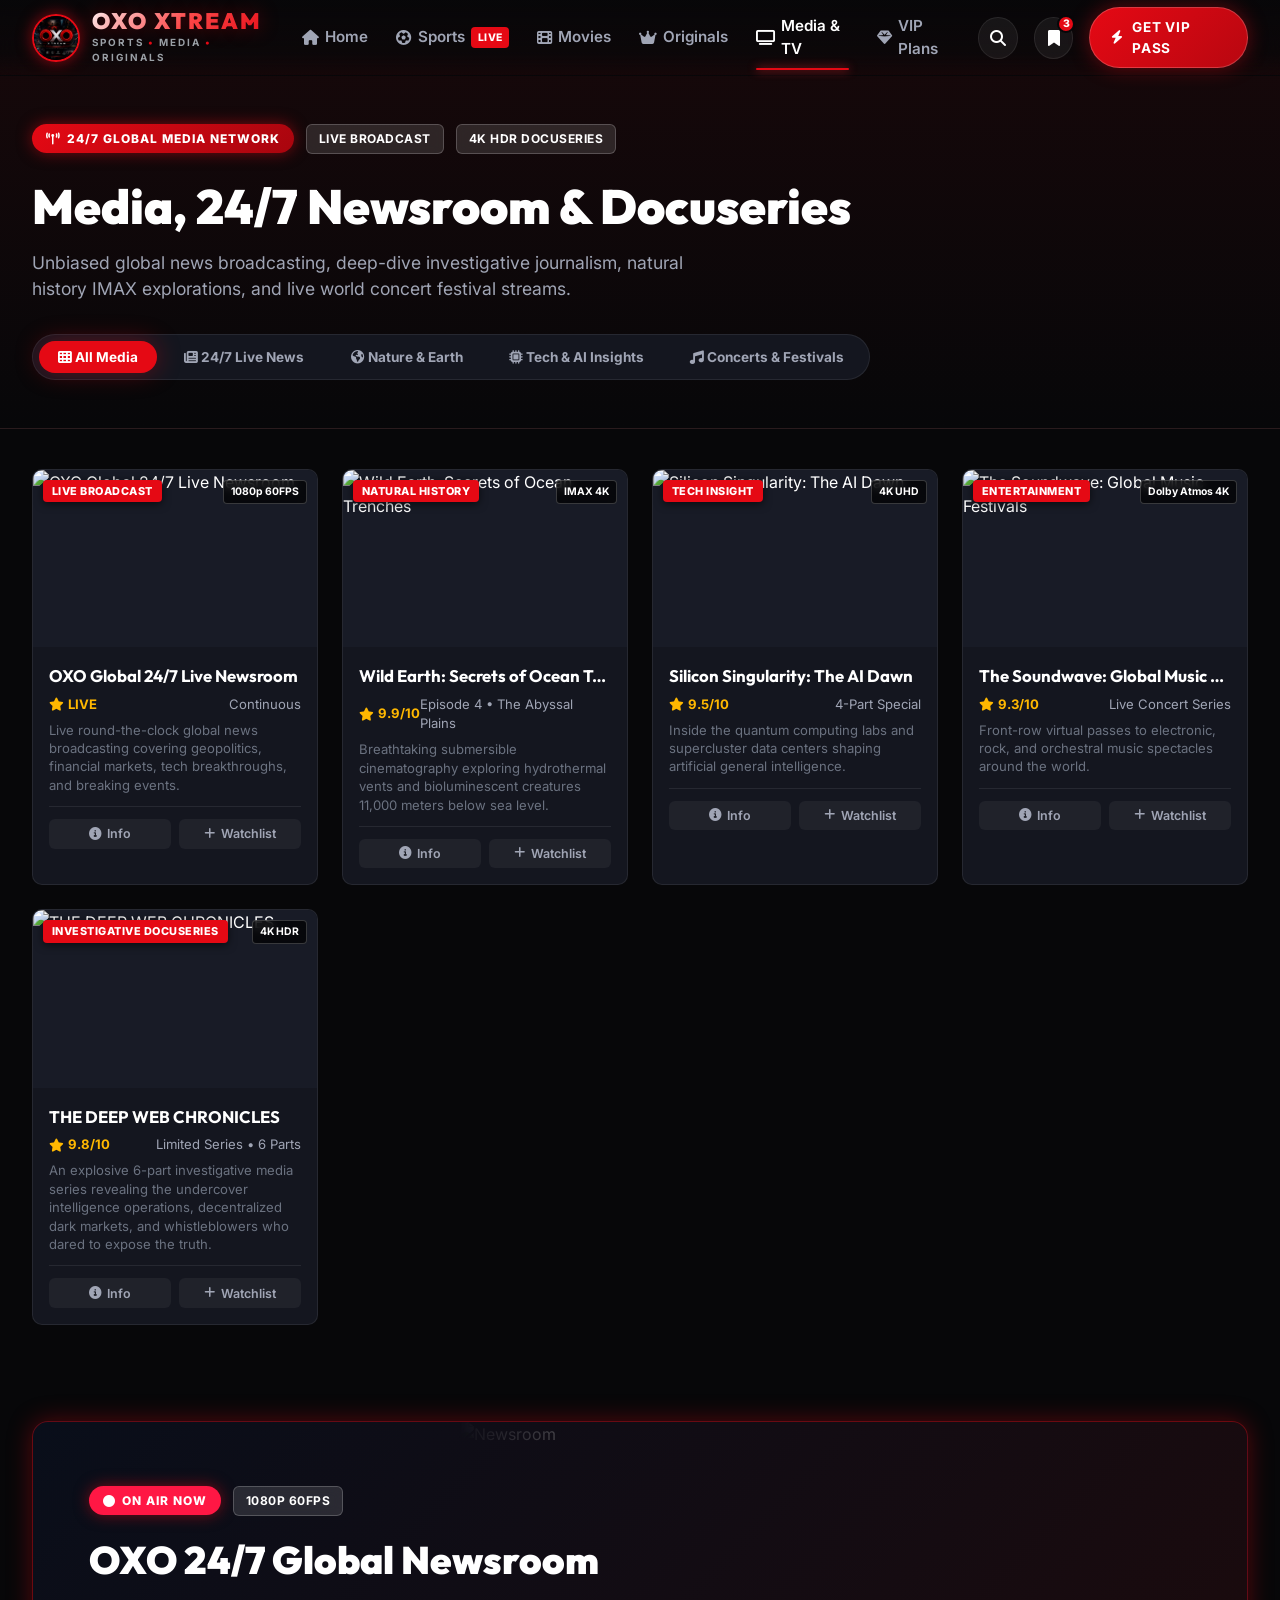
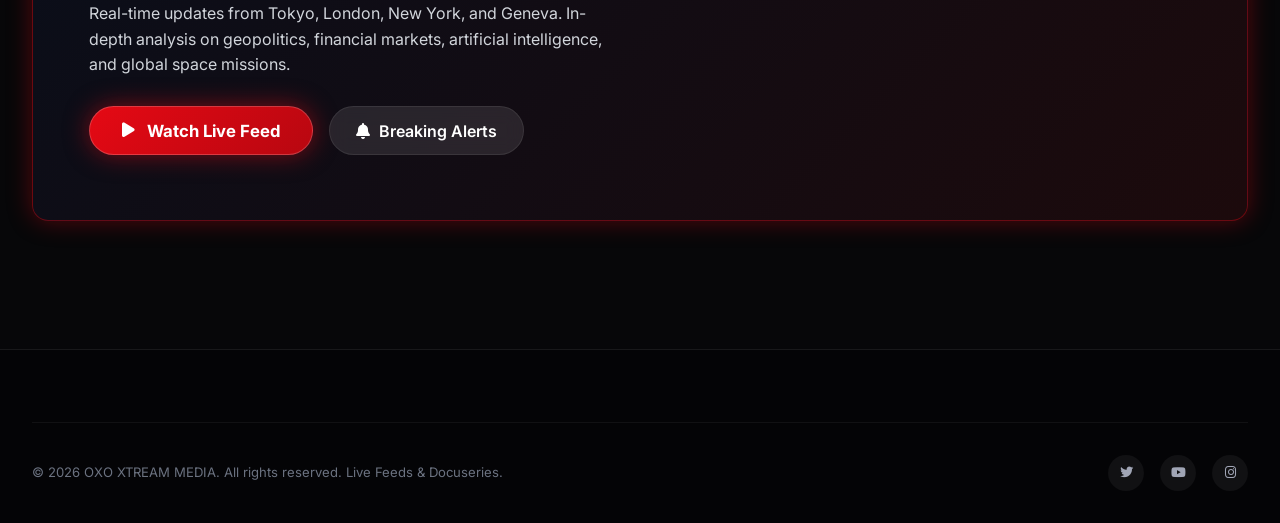
==== media.html @ 2cebf688 "oublishb" ====
<!DOCTYPE html>
<html lang="en">
<head>
  <meta charset="UTF-8">
  <meta name="viewport" content="width=device-width, initial-scale=1.0">
  <title>Media, News & Documentaries | OXO XTREAM</title>
  
  <link rel="icon" type="image/png" href="assets/images/logo.png">
  <link rel="stylesheet" href="https://cdnjs.cloudflare.com/ajax/libs/font-awesome/6.4.0/css/all.min.css">
  <link rel="stylesheet" href="css/style.css">
</head>
<body>

  <!-- NAVIGATION BAR -->
  <nav class="navbar">
    <div class="nav-container">
      <a href="index.html" class="brand-logo">
        <img src="assets/images/logo.png" alt="OXO XTREAM" class="brand-logo-img">
        <div class="brand-text">
          <span class="brand-name">OXO XTREAM</span>
          <span class="brand-tagline">SPORTS <span>•</span> MEDIA <span>•</span> ORIGINALS</span>
        </div>
      </a>

      <ul class="nav-menu">
        <li><a href="index.html" class="nav-link"><i class="fas fa-home"></i> Home</a></li>
        <li><a href="sports.html" class="nav-link"><i class="fas fa-futbol"></i> Sports <span class="nav-badge-live">LIVE</span></a></li>
        <li><a href="movies.html" class="nav-link"><i class="fas fa-film"></i> Movies</a></li>
        <li><a href="originals.html" class="nav-link"><i class="fas fa-crown"></i> Originals</a></li>
        <li><a href="media.html" class="nav-link active"><i class="fas fa-tv"></i> Media & TV</a></li>
        <li><a href="pricing.html" class="nav-link"><i class="fas fa-gem"></i> VIP Plans</a></li>
      </ul>

      <div class="nav-actions">
        <button class="search-btn search-trigger-btn" title="Search Content">
          <i class="fas fa-search"></i>
        </button>

        <a href="watchlist.html" class="watchlist-nav-btn" title="My Watchlist">
          <i class="fas fa-bookmark"></i>
          <span class="nav-badge-count watchlist-count-badge">3</span>
        </a>

        <a href="pricing.html" class="vip-btn">
          <i class="fas fa-bolt"></i> GET VIP PASS
        </a>

        <button class="mobile-menu-btn" id="mobile-menu-toggle">
          <i class="fas fa-bars"></i>
        </button>
      </div>
    </div>
  </nav>

  <!-- PAGE HERO -->
  <section class="page-hero">
    <div class="page-hero-container">
      <div class="hero-badges-row">
        <span class="hero-badge-pill"><i class="fas fa-broadcast-tower"></i> 24/7 GLOBAL MEDIA NETWORK</span>
        <span class="hero-quality-pill">LIVE BROADCAST</span>
        <span class="hero-quality-pill">4K HDR DOCUSERIES</span>
      </div>
      <h1 class="page-hero-title">Media, 24/7 Newsroom & Docuseries</h1>
      <p class="page-hero-subtitle">
        Unbiased global news broadcasting, deep-dive investigative journalism, natural history IMAX explorations, and live world concert festival streams.
      </p>

      <div class="filter-tabs-bar">
        <div class="tab-buttons-group">
          <button class="tab-btn active" onclick="filterMedia('all', this)"><i class="fas fa-th"></i> All Media</button>
          <button class="tab-btn" onclick="filterMedia('News', this)"><i class="fas fa-newspaper"></i> 24/7 Live News</button>
          <button class="tab-btn" onclick="filterMedia('Documentary', this)"><i class="fas fa-globe-americas"></i> Nature & Earth</button>
          <button class="tab-btn" onclick="filterMedia('Technology', this)"><i class="fas fa-microchip"></i> Tech & AI Insights</button>
          <button class="tab-btn" onclick="filterMedia('Music', this)"><i class="fas fa-music"></i> Concerts & Festivals</button>
        </div>
      </div>
    </div>
  </section>

  <!-- MEDIA GRID -->
  <main class="content-grid" id="media-grid-container">
    <!-- Populated dynamically via JS -->
  </main>

  <!-- LIVE 24/7 NEWSROOM SPOTLIGHT BANNER -->
  <section class="highlight-banner-section">
    <div class="highlight-banner-card" style="background: linear-gradient(135deg, #090e1a 0%, #1c0a0c 100%);">
      <img src="https://images.unsplash.com/photo-1585829365295-ab7cd400c167?auto=format&fit=crop&w=1200&q=80" alt="Newsroom" class="highlight-banner-bg">
      <div class="highlight-banner-content">
        <div class="hero-badges-row">
          <span class="hero-badge-pill" style="background: #ff1744;"><i class="fas fa-circle"></i> ON AIR NOW</span>
          <span class="hero-quality-pill">1080P 60FPS</span>
        </div>
        <h2 style="font-family:var(--font-heading); font-size:2.4rem; font-weight:900; margin-bottom:0.75rem;">
          OXO 24/7 Global Newsroom
        </h2>
        <p style="color:#d1d5db; font-size:1rem; line-height:1.6; margin-bottom:1.75rem;">
          Real-time updates from Tokyo, London, New York, and Geneva. In-depth analysis on geopolitics, financial markets, artificial intelligence, and global space missions.
        </p>
        <div class="hero-actions">
          <button class="btn-primary" onclick="OXOPlayer.playItem(findMediaById('med-1'))">
            <i class="fas fa-play"></i> Watch Live Feed
          </button>
          <button class="btn-secondary" onclick="OXOApp.showToast('Subscribed to Breaking News Push Alerts', 'fa-bell')">
            <i class="fas fa-bell"></i> Breaking Alerts
          </button>
        </div>
      </div>
    </div>
  </section>

  <!-- FOOTER -->
  <footer class="footer">
    <div class="footer-container">
      <div class="footer-bottom">
        <div>© 2026 OXO XTREAM MEDIA. All rights reserved. Live Feeds & Docuseries.</div>
        <div class="social-links">
          <a href="#" class="social-btn"><i class="fab fa-twitter"></i></a>
          <a href="#" class="social-btn"><i class="fab fa-youtube"></i></a>
          <a href="#" class="social-btn"><i class="fab fa-instagram"></i></a>
        </div>
      </div>
    </div>
  </footer>

  <script src="js/data.js"></script>
  <script src="js/player.js"></script>
  <script src="js/app.js"></script>

  <script>
    let currentMediaList = [...OTT_DATA.media, OTT_DATA.heroSlides[4]];

    function renderMediaGrid(items) {
      const container = document.getElementById('media-grid-container');
      if (!container) return;

      container.innerHTML = items.map(item => `
        <div class="media-card" onclick="OXOPlayer.playItem(findMediaById('${item.id}'))">
          <div class="card-poster-wrap">
            <img class="card-poster" src="${item.poster}" alt="${item.title}">
            <span class="card-badge">${item.badge}</span>
            <span class="card-quality-tag">${item.quality}</span>
            <div class="card-play-overlay">
              <div class="play-hover-btn"><i class="fas fa-play"></i></div>
            </div>
          </div>
          <div class="card-body">
            <h4 class="card-title">${item.title}</h4>
            <div class="card-meta-line">
              <span class="card-rating"><i class="fas fa-star"></i> ${item.rating}</span>
              <span>${item.duration}</span>
            </div>
            <p style="font-size:0.82rem; color:var(--text-dim); margin-top:0.4rem; line-height:1.4;">${item.description}</p>
            <div class="card-quick-actions" onclick="event.stopPropagation()">
              <button class="card-btn-action" onclick="OXOApp.showQuickView('${item.id}')">
                <i class="fas fa-info-circle"></i> Info
              </button>
              <button class="card-btn-action ${OXOApp.watchlist.includes(item.id) ? 'active' : ''}" data-watchlist-id="${item.id}" onclick="OXOApp.toggleWatchlist('${item.id}')">
                <i class="fas fa-plus"></i> Watchlist
              </button>
            </div>
          </div>
        </div>
      `).join('');
    }

    function filterMedia(tag, btn) {
      document.querySelectorAll('.tab-btn').forEach(b => b.classList.remove('active'));
      if (btn) btn.classList.add('active');

      if (tag === 'all') {
        renderMediaGrid(currentMediaList);
      } else {
        const filtered = currentMediaList.filter(m => m.genres && m.genres.some(g => g.includes(tag)));
        renderMediaGrid(filtered);
      }
    }

    document.addEventListener('DOMContentLoaded', () => {
      renderMediaGrid(currentMediaList);
    });
  </script>
</body>
</html>
---- css/style.css ----
/* ==========================================================================
   OXO XTREAM - ULTRA MODERN OTT PLATFORM STYLESHEET
   Brand Colors: Obsidian Black (#08080a), Crimson Glow (#e50914, #ff1e27), 
   Chrome Silver (#e0e0e0), Neon Accents
   ========================================================================== */

@import url('https://fonts.googleapis.com/css2?family=Outfit:wght@300;400;500;600;700;800;900&family=Inter:wght@300;400;500;600;700&display=swap');

:root {
  --bg-primary: #070709;
  --bg-secondary: #0e0f14;
  --bg-card: #14161f;
  --bg-card-hover: #1c1f2b;
  --bg-glass: rgba(14, 15, 20, 0.85);
  --bg-glass-heavy: rgba(7, 7, 9, 0.95);
  --bg-accent-soft: rgba(229, 9, 20, 0.12);

  --oxo-red: #e50914;
  --oxo-red-glow: #ff2a34;
  --oxo-red-dark: #b80710;
  --oxo-silver: #f0f2f5;
  --oxo-silver-muted: #9aa0a6;
  --oxo-border: rgba(255, 255, 255, 0.08);
  --oxo-border-glow: rgba(229, 9, 20, 0.4);

  --text-main: #ffffff;
  --text-muted: #a0a5b5;
  --text-dim: #6b7280;

  --accent-gold: #ffb800;
  --accent-green: #00e676;
  --accent-cyan: #00d2ff;

  --font-heading: 'Outfit', -apple-system, BlinkMacSystemFont, sans-serif;
  --font-body: 'Inter', -apple-system, BlinkMacSystemFont, sans-serif;

  --shadow-sm: 0 4px 12px rgba(0, 0, 0, 0.5);
  --shadow-md: 0 8px 24px rgba(0, 0, 0, 0.7);
  --shadow-lg: 0 16px 40px rgba(0, 0, 0, 0.85);
  --shadow-red: 0 0 25px rgba(229, 9, 20, 0.35);
  --shadow-red-strong: 0 0 40px rgba(229, 9, 20, 0.6);

  --radius-sm: 6px;
  --radius-md: 10px;
  --radius-lg: 16px;
  --radius-full: 9999px;

  --transition-fast: 0.2s ease;
  --transition-normal: 0.35s cubic-bezier(0.16, 1, 0.3, 1);
  --transition-slow: 0.5s cubic-bezier(0.16, 1, 0.3, 1);

  --nav-height: 76px;
}

* {
  margin: 0;
  padding: 0;
  box-sizing: border-box;
  -webkit-font-smoothing: antialiased;
}

html {
  scroll-behavior: smooth;
  color-scheme: dark;
}

body {
  font-family: var(--font-body);
  background-color: var(--bg-primary);
  color: var(--text-main);
  line-height: 1.5;
  overflow-x: hidden;
  min-height: 100vh;
}

a {
  color: inherit;
  text-decoration: none;
  transition: color var(--transition-fast);
}

img {
  max-width: 100%;
  height: auto;
  display: block;
}

button, input, select, textarea {
  font-family: inherit;
  border: none;
  outline: none;
}

button {
  cursor: pointer;
  background: none;
}

/* Custom Scrollbar */
::-webkit-scrollbar {
  width: 8px;
  height: 8px;
}

::-webkit-scrollbar-track {
  background: var(--bg-primary);
}

::-webkit-scrollbar-thumb {
  background: #262938;
  border-radius: 4px;
}

::-webkit-scrollbar-thumb:hover {
  background: var(--oxo-red);
}

/* ==========================================================================
   NAVIGATION BAR
   ========================================================================== */

.navbar {
  position: fixed;
  top: 0;
  left: 0;
  width: 100%;
  height: var(--nav-height);
  z-index: 1000;
  background: linear-gradient(180deg, rgba(7,7,9,0.95) 0%, rgba(7,7,9,0.7) 70%, transparent 100%);
  backdrop-filter: blur(12px);
  -webkit-backdrop-filter: blur(12px);
  border-bottom: 1px solid transparent;
  transition: background var(--transition-normal), border-color var(--transition-normal);
}

.navbar.scrolled {
  background: var(--bg-glass-heavy);
  border-bottom: 1px solid var(--oxo-border);
  box-shadow: var(--shadow-md);
}

.nav-container {
  max-width: 1600px;
  margin: 0 auto;
  padding: 0 2rem;
  height: 100%;
  display: flex;
  align-items: center;
  justify-content: space-between;
  gap: 1.5rem;
}

/* Logo */
.brand-logo {
  display: flex;
  align-items: center;
  gap: 0.75rem;
  text-decoration: none;
  position: relative;
  z-index: 10;
}

.brand-logo-img {
  width: 48px;
  height: 48px;
  object-fit: cover;
  border-radius: 50%;
  border: 2px solid var(--oxo-red);
  box-shadow: 0 0 15px rgba(229, 9, 20, 0.6);
  transition: transform var(--transition-fast), box-shadow var(--transition-fast);
}

.brand-logo:hover .brand-logo-img {
  transform: scale(1.06);
  box-shadow: var(--shadow-red-strong);
}

.brand-text {
  display: flex;
  flex-direction: column;
}

.brand-name {
  font-family: var(--font-heading);
  font-weight: 900;
  font-size: 1.4rem;
  letter-spacing: 2px;
  line-height: 1;
  background: linear-gradient(135deg, #fff 0%, #ff5252 50%, var(--oxo-red) 100%);
  -webkit-background-clip: text;
  -webkit-text-fill-color: transparent;
  text-shadow: 0 0 20px rgba(229, 9, 20, 0.4);
}

.brand-tagline {
  font-size: 0.62rem;
  font-weight: 700;
  letter-spacing: 2px;
  color: var(--oxo-silver-muted);
  text-transform: uppercase;
  margin-top: 2px;
}

.brand-tagline span {
  color: var(--oxo-red);
}

/* Nav Links */
.nav-menu {
  display: flex;
  align-items: center;
  list-style: none;
  gap: 1.75rem;
}

.nav-link {
  font-size: 0.95rem;
  font-weight: 600;
  color: var(--text-muted);
  position: relative;
  padding: 0.5rem 0;
  display: flex;
  align-items: center;
  gap: 0.4rem;
}

.nav-link:hover, .nav-link.active {
  color: #ffffff;
}

.nav-link.active::after {
  content: '';
  position: absolute;
  bottom: -2px;
  left: 0;
  width: 100%;
  height: 2.5px;
  background: var(--oxo-red);
  box-shadow: 0 0 10px var(--oxo-red-glow);
  border-radius: 2px;
}

.nav-badge-live {
  background: var(--oxo-red);
  color: #fff;
  font-size: 0.65rem;
  font-weight: 800;
  padding: 0.15rem 0.4rem;
  border-radius: 4px;
  letter-spacing: 0.5px;
  animation: pulse-live 1.8s infinite;
}

@keyframes pulse-live {
  0%, 100% { opacity: 1; transform: scale(1); }
  50% { opacity: 0.7; transform: scale(0.95); }
}

/* Nav Right Actions */
.nav-actions {
  display: flex;
  align-items: center;
  gap: 1rem;
}

.search-btn, .watchlist-nav-btn {
  width: 42px;
  height: 42px;
  border-radius: 50%;
  background: rgba(255, 255, 255, 0.06);
  border: 1px solid var(--oxo-border);
  display: flex;
  align-items: center;
  justify-content: center;
  color: #fff;
  font-size: 1rem;
  transition: all var(--transition-fast);
  position: relative;
}

.search-btn:hover, .watchlist-nav-btn:hover {
  background: rgba(229, 9, 20, 0.2);
  border-color: var(--oxo-red);
  color: var(--oxo-red-glow);
  box-shadow: 0 0 15px rgba(229, 9, 20, 0.3);
}

.nav-badge-count {
  position: absolute;
  top: -3px;
  right: -3px;
  background: var(--oxo-red);
  color: #fff;
  font-size: 0.65rem;
  font-weight: 800;
  width: 18px;
  height: 18px;
  border-radius: 50%;
  display: flex;
  align-items: center;
  justify-content: center;
  border: 2px solid var(--bg-primary);
}

.vip-btn {
  background: linear-gradient(135deg, var(--oxo-red) 0%, #b80710 100%);
  color: #ffffff;
  padding: 0.6rem 1.3rem;
  border-radius: var(--radius-full);
  font-weight: 700;
  font-size: 0.85rem;
  letter-spacing: 0.8px;
  display: flex;
  align-items: center;
  gap: 0.5rem;
  box-shadow: 0 0 20px rgba(229, 9, 20, 0.4);
  transition: all var(--transition-fast);
  border: 1px solid rgba(255, 255, 255, 0.2);
}

.vip-btn:hover {
  transform: translateY(-2px);
  box-shadow: 0 0 30px rgba(229, 9, 20, 0.7);
  color: #fff;
}

.mobile-menu-btn {
  display: none;
  color: #fff;
  font-size: 1.4rem;
  padding: 0.5rem;
}

/* ==========================================================================
   HERO BILLBOARD SLIDER
   ========================================================================== */

.hero-section {
  position: relative;
  height: 85vh;
  min-height: 600px;
  max-height: 900px;
  width: 100%;
  overflow: hidden;
  margin-top: 0;
}

.hero-slider {
  width: 100%;
  height: 100%;
  position: relative;
}

.hero-slide {
  position: absolute;
  top: 0;
  left: 0;
  width: 100%;
  height: 100%;
  opacity: 0;
  visibility: hidden;
  transition: opacity 0.8s cubic-bezier(0.4, 0, 0.2, 1), visibility 0.8s;
  display: flex;
  align-items: center;
}

.hero-slide.active {
  opacity: 1;
  visibility: visible;
  z-index: 1;
}

.hero-backdrop {
  position: absolute;
  top: 0;
  left: 0;
  width: 100%;
  height: 100%;
  object-fit: cover;
  transform: scale(1.05);
  transition: transform 7s ease;
  filter: brightness(0.65);
}

.hero-slide.active .hero-backdrop {
  transform: scale(1);
}

.hero-overlay {
  position: absolute;
  top: 0;
  left: 0;
  width: 100%;
  height: 100%;
  background: linear-gradient(
    90deg,
    rgba(7, 7, 9, 0.95) 0%,
    rgba(7, 7, 9, 0.75) 40%,
    rgba(7, 7, 9, 0.2) 75%,
    rgba(7, 7, 9, 0.8) 100%
  ),
  linear-gradient(
    0deg,
    var(--bg-primary) 0%,
    transparent 40%
  );
}

.hero-content {
  position: relative;
  z-index: 2;
  max-width: 820px;
  padding: 0 4rem;
  margin-left: max(0px, calc((100vw - 1600px) / 2));
}

.hero-badges-row {
  display: flex;
  align-items: center;
  gap: 0.75rem;
  margin-bottom: 1rem;
  flex-wrap: wrap;
}

.hero-badge-pill {
  background: linear-gradient(135deg, var(--oxo-red) 0%, #a8050e 100%);
  color: #fff;
  font-size: 0.75rem;
  font-weight: 800;
  padding: 0.35rem 0.85rem;
  border-radius: var(--radius-full);
  letter-spacing: 1px;
  box-shadow: 0 0 15px rgba(229, 9, 20, 0.5);
  display: inline-flex;
  align-items: center;
  gap: 0.4rem;
}

.hero-quality-pill {
  background: rgba(255, 255, 255, 0.12);
  backdrop-filter: blur(6px);
  color: #fff;
  font-size: 0.75rem;
  font-weight: 700;
  padding: 0.3rem 0.75rem;
  border-radius: var(--radius-sm);
  border: 1px solid rgba(255, 255, 255, 0.2);
  letter-spacing: 0.5px;
}

.hero-title {
  font-family: var(--font-heading);
  font-size: clamp(2.5rem, 5vw, 4.2rem);
  font-weight: 900;
  line-height: 1.08;
  letter-spacing: -0.5px;
  margin-bottom: 0.75rem;
  text-transform: uppercase;
  background: linear-gradient(180deg, #ffffff 30%, #e0e0e0 100%);
  -webkit-background-clip: text;
  -webkit-text-fill-color: transparent;
  text-shadow: 0 4px 20px rgba(0, 0, 0, 0.8);
}

.hero-meta {
  display: flex;
  align-items: center;
  gap: 1rem;
  font-size: 0.95rem;
  color: var(--text-muted);
  margin-bottom: 1rem;
  flex-wrap: wrap;
}

.hero-rating {
  color: var(--accent-gold);
  font-weight: 700;
  display: flex;
  align-items: center;
  gap: 0.3rem;
}

.hero-genre-tags {
  display: flex;
  gap: 0.5rem;
}

.hero-genre-tag {
  background: rgba(255, 255, 255, 0.07);
  padding: 0.15rem 0.6rem;
  border-radius: 4px;
  font-size: 0.8rem;
  color: #d1d5db;
}

.hero-tagline {
  font-size: 1.15rem;
  font-weight: 600;
  color: #ff4757;
  margin-bottom: 0.75rem;
  letter-spacing: 0.2px;
}

.hero-desc {
  font-size: 1rem;
  color: var(--text-muted);
  line-height: 1.6;
  margin-bottom: 2rem;
  display: -webkit-box;
  -webkit-line-clamp: 3;
  -webkit-box-orient: vertical;
  overflow: hidden;
  max-width: 680px;
}

.hero-actions {
  display: flex;
  align-items: center;
  gap: 1rem;
  flex-wrap: wrap;
}

.btn-primary {
  background: linear-gradient(135deg, var(--oxo-red) 0%, #b80710 100%);
  color: #fff;
  font-weight: 700;
  font-size: 1.05rem;
  padding: 0.85rem 2rem;
  border-radius: var(--radius-full);
  display: inline-flex;
  align-items: center;
  gap: 0.75rem;
  box-shadow: 0 0 25px rgba(229, 9, 20, 0.5);
  transition: all var(--transition-fast);
  border: 1px solid rgba(255, 255, 255, 0.2);
}

.btn-primary:hover {
  transform: translateY(-3px) scale(1.02);
  box-shadow: 0 0 35px rgba(229, 9, 20, 0.8);
  color: #fff;
}

.btn-secondary {
  background: rgba(255, 255, 255, 0.1);
  backdrop-filter: blur(10px);
  color: #fff;
  font-weight: 600;
  font-size: 1rem;
  padding: 0.85rem 1.6rem;
  border-radius: var(--radius-full);
  display: inline-flex;
  align-items: center;
  gap: 0.6rem;
  border: 1px solid var(--oxo-border);
  transition: all var(--transition-fast);
}

.btn-secondary:hover {
  background: rgba(255, 255, 255, 0.2);
  border-color: rgba(255, 255, 255, 0.4);
  transform: translateY(-2px);
}

.btn-icon-circle {
  width: 48px;
  height: 48px;
  border-radius: 50%;
  background: rgba(255, 255, 255, 0.1);
  border: 1px solid var(--oxo-border);
  color: #fff;
  display: flex;
  align-items: center;
  justify-content: center;
  font-size: 1.1rem;
  transition: all var(--transition-fast);
}

.btn-icon-circle:hover {
  background: var(--oxo-red);
  border-color: var(--oxo-red);
  transform: scale(1.1);
  box-shadow: var(--shadow-red);
}

/* Slider Controls */
.hero-controls {
  position: absolute;
  bottom: 2rem;
  right: 4rem;
  z-index: 10;
  display: flex;
  align-items: center;
  gap: 0.75rem;
}

.hero-indicator {
  width: 32px;
  height: 4px;
  background: rgba(255, 255, 255, 0.3);
  border-radius: 2px;
  cursor: pointer;
  transition: all var(--transition-fast);
}

.hero-indicator.active {
  width: 54px;
  background: var(--oxo-red);
  box-shadow: 0 0 10px var(--oxo-red);
}

.hero-arrow-btn {
  width: 40px;
  height: 40px;
  border-radius: 50%;
  background: rgba(14, 16, 22, 0.7);
  border: 1px solid var(--oxo-border);
  color: #fff;
  display: flex;
  align-items: center;
  justify-content: center;
  transition: all var(--transition-fast);
}

.hero-arrow-btn:hover {
  background: var(--oxo-red);
  border-color: var(--oxo-red);
}

/* ==========================================================================
   CATEGORY QUICK PILLS & LIVE TICKER
   ========================================================================== */

.category-bar-section {
  position: relative;
  z-index: 10;
  margin-top: -30px;
  padding: 0 2rem;
}

.category-bar-container {
  max-width: 1600px;
  margin: 0 auto;
  background: var(--bg-card);
  border: 1px solid var(--oxo-border);
  border-radius: var(--radius-lg);
  padding: 1rem 1.5rem;
  box-shadow: var(--shadow-md);
  display: flex;
  align-items: center;
  justify-content: space-between;
  gap: 1.5rem;
  backdrop-filter: blur(10px);
}

.category-pills {
  display: flex;
  align-items: center;
  gap: 0.75rem;
  overflow-x: auto;
  padding-bottom: 4px;
}

.cat-pill {
  display: flex;
  align-items: center;
  gap: 0.6rem;
  padding: 0.6rem 1.2rem;
  border-radius: var(--radius-full);
  background: rgba(255, 255, 255, 0.05);
  border: 1px solid var(--oxo-border);
  color: var(--text-muted);
  font-size: 0.88rem;
  font-weight: 600;
  white-space: nowrap;
  transition: all var(--transition-fast);
}

.cat-pill:hover, .cat-pill.active {
  background: var(--oxo-red);
  border-color: var(--oxo-red);
  color: #fff;
  box-shadow: var(--shadow-red);
}

.cat-pill i {
  font-size: 1rem;
}

.live-ticker-badge {
  display: flex;
  align-items: center;
  gap: 0.75rem;
  padding-left: 1rem;
  border-left: 1px solid var(--oxo-border);
  white-space: nowrap;
}

.ticker-dot {
  width: 10px;
  height: 10px;
  border-radius: 50%;
  background: var(--oxo-red);
  animation: pulse-dot 1.5s infinite;
}

@keyframes pulse-dot {
  0% { box-shadow: 0 0 0 0 rgba(229, 9, 20, 0.7); }
  70% { box-shadow: 0 0 0 10px rgba(229, 9, 20, 0); }
  100% { box-shadow: 0 0 0 0 rgba(229, 9, 20, 0); }
}

.ticker-text {
  font-size: 0.85rem;
  font-weight: 700;
  color: #fff;
}

.ticker-text span {
  color: var(--accent-gold);
}

/* ==========================================================================
   CONTENT ROWS & CARDS
   ========================================================================== */

.content-section {
  padding: 3rem 2rem 1.5rem;
  max-width: 1600px;
  margin: 0 auto;
}

.section-header {
  display: flex;
  align-items: flex-end;
  justify-content: space-between;
  margin-bottom: 1.5rem;
}

.section-title-wrap {
  display: flex;
  align-items: center;
  gap: 0.75rem;
}

.section-accent-bar {
  width: 4px;
  height: 28px;
  background: var(--oxo-red);
  border-radius: 2px;
  box-shadow: 0 0 10px var(--oxo-red);
}

.section-title {
  font-family: var(--font-heading);
  font-size: 1.6rem;
  font-weight: 800;
  letter-spacing: 0.5px;
}

.section-subtitle {
  font-size: 0.9rem;
  color: var(--text-muted);
  margin-top: 0.2rem;
}

.view-all-link {
  font-size: 0.9rem;
  font-weight: 700;
  color: var(--oxo-red-glow);
  display: flex;
  align-items: center;
  gap: 0.4rem;
  transition: gap var(--transition-fast);
}

.view-all-link:hover {
  gap: 0.7rem;
  color: #fff;
}

/* Media Cards Scrollable Row */
.content-row-wrapper {
  position: relative;
}

.content-scroll-row {
  display: flex;
  gap: 1.25rem;
  overflow-x: auto;
  scroll-snap-type: x mandatory;
  padding: 1rem 0.25rem 1.5rem;
  scrollbar-width: none;
}

.content-scroll-row::-webkit-scrollbar {
  display: none;
}

/* Card Common */
.media-card {
  flex: 0 0 260px;
  scroll-snap-align: start;
  border-radius: var(--radius-md);
  background: var(--bg-card);
  border: 1px solid var(--oxo-border);
  overflow: hidden;
  position: relative;
  transition: all var(--transition-normal);
  cursor: pointer;
}

.media-card:hover {
  transform: translateY(-8px) scale(1.03);
  border-color: var(--oxo-border-glow);
  box-shadow: var(--shadow-red);
  z-index: 5;
}

.card-poster-wrap {
  position: relative;
  width: 100%;
  aspect-ratio: 16/10;
  overflow: hidden;
  background: #181b26;
}

.card-poster-wrap.portrait {
  aspect-ratio: 2/3;
}

.card-poster {
  width: 100%;
  height: 100%;
  object-fit: cover;
  transition: transform var(--transition-slow);
}

.media-card:hover .card-poster {
  transform: scale(1.08);
}

.card-badge {
  position: absolute;
  top: 10px;
  left: 10px;
  background: var(--oxo-red);
  color: #fff;
  font-size: 0.68rem;
  font-weight: 800;
  padding: 0.2rem 0.55rem;
  border-radius: 4px;
  letter-spacing: 0.5px;
  z-index: 2;
  box-shadow: 0 2px 8px rgba(0, 0, 0, 0.6);
}

.card-badge.badge-live {
  background: #ff1744;
  animation: pulse-live 1.5s infinite;
}

.card-badge.badge-exclusive {
  background: linear-gradient(135deg, #d4af37 0%, #aa8c2c 100%);
  color: #000;
  font-weight: 900;
}

.card-quality-tag {
  position: absolute;
  top: 10px;
  right: 10px;
  background: rgba(0, 0, 0, 0.7);
  backdrop-filter: blur(4px);
  color: #fff;
  font-size: 0.65rem;
  font-weight: 700;
  padding: 0.2rem 0.45rem;
  border-radius: 4px;
  border: 1px solid rgba(255, 255, 255, 0.2);
  z-index: 2;
}

.card-play-overlay {
  position: absolute;
  top: 0;
  left: 0;
  width: 100%;
  height: 100%;
  background: rgba(7, 7, 9, 0.45);
  display: flex;
  align-items: center;
  justify-content: center;
  opacity: 0;
  transition: opacity var(--transition-fast);
}

.media-card:hover .card-play-overlay {
  opacity: 1;
}

.play-hover-btn {
  width: 52px;
  height: 52px;
  border-radius: 50%;
  background: var(--oxo-red);
  color: #fff;
  display: flex;
  align-items: center;
  justify-content: center;
  font-size: 1.2rem;
  box-shadow: 0 0 20px rgba(229, 9, 20, 0.8);
  transform: scale(0.8);
  transition: transform var(--transition-fast);
}

.media-card:hover .play-hover-btn {
  transform: scale(1);
}

.card-body {
  padding: 1rem;
}

.card-title {
  font-family: var(--font-heading);
  font-size: 1.05rem;
  font-weight: 700;
  white-space: nowrap;
  overflow: hidden;
  text-overflow: ellipsis;
  margin-bottom: 0.4rem;
}

.card-meta-line {
  display: flex;
  align-items: center;
  justify-content: space-between;
  font-size: 0.82rem;
  color: var(--text-muted);
}

.card-rating {
  color: var(--accent-gold);
  font-weight: 700;
  display: flex;
  align-items: center;
  gap: 0.25rem;
}

.card-quick-actions {
  display: flex;
  align-items: center;
  gap: 0.5rem;
  margin-top: 0.75rem;
  padding-top: 0.75rem;
  border-top: 1px solid var(--oxo-border);
}

.card-btn-action {
  flex: 1;
  padding: 0.45rem;
  border-radius: var(--radius-sm);
  background: rgba(255, 255, 255, 0.05);
  color: var(--text-muted);
  font-size: 0.78rem;
  font-weight: 600;
  display: flex;
  align-items: center;
  justify-content: center;
  gap: 0.35rem;
  transition: all var(--transition-fast);
}

.card-btn-action:hover {
  background: rgba(229, 9, 20, 0.2);
  color: #fff;
  border: 1px solid var(--oxo-red);
}

.card-btn-action.active {
  background: var(--oxo-red);
  color: #fff;
}

/* Sports Specific Card */
.sports-card {
  flex: 0 0 320px;
}

.sports-score-banner {
  background: rgba(0, 0, 0, 0.85);
  padding: 0.6rem 0.8rem;
  display: flex;
  align-items: center;
  justify-content: space-between;
  border-bottom: 1px solid var(--oxo-border);
  font-size: 0.85rem;
}

.sports-match-status {
  font-weight: 800;
  color: var(--oxo-red-glow);
  display: flex;
  align-items: center;
  gap: 0.4rem;
}

.sports-teams {
  font-weight: 700;
  color: #fff;
  font-size: 0.95rem;
  margin-bottom: 0.25rem;
}

/* Top 10 Number Card */
.top10-card {
  flex: 0 0 300px;
  display: flex;
  align-items: center;
  gap: 1rem;
}

.top10-rank {
  font-family: var(--font-heading);
  font-size: 5.5rem;
  font-weight: 900;
  line-height: 0.8;
  color: transparent;
  -webkit-text-stroke: 3px rgba(255, 255, 255, 0.3);
  text-shadow: 0 0 15px rgba(229, 9, 20, 0.4);
  transition: all var(--transition-fast);
}

.top10-card:hover .top10-rank {
  -webkit-text-stroke: 3px var(--oxo-red);
  color: rgba(229, 9, 20, 0.2);
}

/* Row Scroll Buttons */
.row-arrow-btn {
  position: absolute;
  top: 50%;
  transform: translateY(-50%);
  width: 44px;
  height: 80px;
  background: rgba(7, 7, 9, 0.85);
  border: 1px solid var(--oxo-border);
  color: #fff;
  z-index: 10;
  display: flex;
  align-items: center;
  justify-content: center;
  font-size: 1.2rem;
  border-radius: var(--radius-sm);
  cursor: pointer;
  opacity: 0;
  transition: opacity var(--transition-fast), background var(--transition-fast);
}

.content-row-wrapper:hover .row-arrow-btn {
  opacity: 1;
}

.row-arrow-btn:hover {
  background: var(--oxo-red);
  border-color: var(--oxo-red);
}

.row-arrow-btn.prev { left: -10px; }
.row-arrow-btn.next { right: -10px; }

/* ==========================================================================
   ORIGINALS HERO HIGHLIGHT BANNER
   ========================================================================== */

.highlight-banner-section {
  padding: 2rem 2rem 4rem;
  max-width: 1600px;
  margin: 0 auto;
}

.highlight-banner-card {
  position: relative;
  border-radius: var(--radius-lg);
  overflow: hidden;
  background: linear-gradient(135deg, #180507 0%, #0c0d14 100%);
  border: 1px solid var(--oxo-border-glow);
  box-shadow: var(--shadow-red);
  min-height: 400px;
  display: flex;
  align-items: center;
}

.highlight-banner-bg {
  position: absolute;
  top: 0;
  right: 0;
  width: 65%;
  height: 100%;
  object-fit: cover;
  mask-image: linear-gradient(to right, transparent, black 40%);
  -webkit-mask-image: linear-gradient(to right, transparent, black 40%);
  filter: brightness(0.7);
}

.highlight-banner-content {
  position: relative;
  z-index: 2;
  padding: 3.5rem;
  max-width: 650px;
}

/* ==========================================================================
   DOWNLOAD APP / MULTI-DEVICE SECTION
   ========================================================================== */

.devices-section {
  background: linear-gradient(180deg, var(--bg-primary) 0%, #0d0e14 50%, var(--bg-primary) 100%);
  padding: 5rem 2rem;
  border-top: 1px solid var(--oxo-border);
  border-bottom: 1px solid var(--oxo-border);
}

.devices-container {
  max-width: 1400px;
  margin: 0 auto;
  display: grid;
  grid-template-columns: 1fr 1fr;
  gap: 3.5rem;
  align-items: center;
}

.devices-left h2 {
  font-family: var(--font-heading);
  font-size: 2.5rem;
  font-weight: 900;
  line-height: 1.15;
  margin-bottom: 1.2rem;
}

.devices-left p {
  color: var(--text-muted);
  font-size: 1.05rem;
  margin-bottom: 2rem;
  line-height: 1.6;
}

.device-features-grid {
  display: grid;
  grid-template-columns: 1fr 1fr;
  gap: 1.25rem;
  margin-bottom: 2.5rem;
}

.device-feat-item {
  display: flex;
  align-items: flex-start;
  gap: 0.85rem;
}

.device-feat-icon {
  width: 42px;
  height: 42px;
  border-radius: var(--radius-sm);
  background: rgba(229, 9, 20, 0.15);
  border: 1px solid var(--oxo-red);
  color: var(--oxo-red-glow);
  display: flex;
  align-items: center;
  justify-content: center;
  font-size: 1.2rem;
  flex-shrink: 0;
}

.device-feat-info h4 {
  font-size: 1rem;
  font-weight: 700;
  margin-bottom: 0.2rem;
}

.device-feat-info p {
  font-size: 0.85rem;
  color: var(--text-dim);
  margin-bottom: 0;
}

.device-app-badges {
  display: flex;
  gap: 1rem;
  flex-wrap: wrap;
}

.store-badge-btn {
  background: var(--bg-card);
  border: 1px solid var(--oxo-border);
  padding: 0.6rem 1.4rem;
  border-radius: var(--radius-md);
  display: flex;
  align-items: center;
  gap: 0.85rem;
  color: #fff;
  transition: all var(--transition-fast);
}

.store-badge-btn:hover {
  background: var(--bg-card-hover);
  border-color: var(--oxo-red);
  transform: translateY(-2px);
}

.store-badge-btn i {
  font-size: 1.6rem;
  color: var(--oxo-red-glow);
}

.store-badge-btn span {
  display: flex;
  flex-direction: column;
  text-align: left;
}

.store-badge-btn span small {
  font-size: 0.65rem;
  color: var(--text-muted);
  text-transform: uppercase;
}

.store-badge-btn span strong {
  font-size: 0.95rem;
  font-weight: 700;
}

.devices-mockup-wrapper {
  position: relative;
  text-align: center;
}

.devices-hero-img {
  width: 100%;
  max-width: 540px;
  border-radius: var(--radius-lg);
  box-shadow: var(--shadow-red-strong);
  border: 2px solid var(--oxo-border-glow);
  margin: 0 auto;
}

/* ==========================================================================
   PRICING / VIP MEMBERSHIP SECTION & PAGE
   ========================================================================== */

.pricing-section {
  padding: 5rem 2rem;
  max-width: 1600px;
  margin: 0 auto;
}

.pricing-header {
  text-align: center;
  max-width: 700px;
  margin: 0 auto 3rem;
}

.pricing-header h2 {
  font-family: var(--font-heading);
  font-size: 2.6rem;
  font-weight: 900;
  margin-bottom: 0.75rem;
}

.pricing-header p {
  color: var(--text-muted);
  font-size: 1.05rem;
}

.billing-toggle-wrap {
  display: flex;
  align-items: center;
  justify-content: center;
  gap: 1rem;
  margin-top: 1.5rem;
}

.billing-toggle-btn {
  background: var(--bg-card);
  border: 1px solid var(--oxo-border);
  padding: 0.5rem 1.25rem;
  border-radius: var(--radius-full);
  font-weight: 700;
  font-size: 0.9rem;
  color: var(--text-muted);
  transition: all var(--transition-fast);
}

.billing-toggle-btn.active {
  background: var(--oxo-red);
  color: #fff;
  border-color: var(--oxo-red);
  box-shadow: var(--shadow-red);
}

.save-badge {
  background: var(--accent-gold);
  color: #000;
  font-size: 0.65rem;
  font-weight: 900;
  padding: 0.15rem 0.45rem;
  border-radius: 4px;
  margin-left: 0.35rem;
}

.pricing-grid {
  display: grid;
  grid-template-columns: repeat(auto-fit, minmax(280px, 1fr));
  gap: 1.5rem;
  margin-top: 2.5rem;
}

.pricing-card {
  background: var(--bg-card);
  border: 1px solid var(--oxo-border);
  border-radius: var(--radius-lg);
  padding: 2rem;
  position: relative;
  display: flex;
  flex-direction: column;
  transition: all var(--transition-normal);
}

.pricing-card:hover {
  transform: translateY(-6px);
  border-color: rgba(255, 255, 255, 0.2);
  box-shadow: var(--shadow-lg);
}

.pricing-card.featured {
  background: linear-gradient(180deg, #240a0c 0%, #12141d 100%);
  border: 2px solid var(--oxo-red);
  box-shadow: var(--shadow-red);
  transform: scale(1.03);
}

.pricing-card.featured:hover {
  transform: scale(1.05) translateY(-6px);
}

.plan-popular-badge {
  position: absolute;
  top: -14px;
  left: 50%;
  transform: translateX(-50%);
  background: linear-gradient(135deg, var(--oxo-red) 0%, #ff5252 100%);
  color: #fff;
  font-weight: 800;
  font-size: 0.75rem;
  padding: 0.3rem 1.2rem;
  border-radius: var(--radius-full);
  letter-spacing: 1px;
  box-shadow: 0 0 15px rgba(229, 9, 20, 0.7);
}

.plan-name {
  font-family: var(--font-heading);
  font-size: 1.3rem;
  font-weight: 800;
  margin-bottom: 0.75rem;
}

.plan-price-wrap {
  display: flex;
  align-items: baseline;
  gap: 0.3rem;
  margin-bottom: 1.5rem;
}

.plan-price {
  font-family: var(--font-heading);
  font-size: 2.8rem;
  font-weight: 900;
  color: #fff;
}

.plan-period {
  font-size: 0.9rem;
  color: var(--text-muted);
}

.plan-features-list {
  list-style: none;
  margin-bottom: 2rem;
  flex: 1;
}

.plan-feature-item {
  display: flex;
  align-items: center;
  gap: 0.65rem;
  font-size: 0.9rem;
  color: #d1d5db;
  margin-bottom: 0.75rem;
}

.plan-feature-item i {
  color: var(--oxo-red-glow);
  font-size: 0.95rem;
}

.plan-feature-item.muted {
  color: var(--text-dim);
  text-decoration: line-through;
}

.plan-feature-item.muted i {
  color: var(--text-dim);
}

.plan-cta-btn {
  width: 100%;
  padding: 0.85rem;
  border-radius: var(--radius-md);
  font-weight: 700;
  font-size: 0.95rem;
  text-align: center;
  background: rgba(255, 255, 255, 0.08);
  border: 1px solid var(--oxo-border);
  color: #fff;
  transition: all var(--transition-fast);
}

.plan-cta-btn:hover, .pricing-card.featured .plan-cta-btn {
  background: var(--oxo-red);
  border-color: var(--oxo-red);
  box-shadow: var(--shadow-red);
}

/* ==========================================================================
   VIDEO PLAYER MODAL
   ========================================================================== */

.player-modal-overlay {
  position: fixed;
  top: 0;
  left: 0;
  width: 100vw;
  height: 100vh;
  background: rgba(0, 0, 0, 0.94);
  backdrop-filter: blur(16px);
  z-index: 9999;
  display: flex;
  align-items: center;
  justify-content: center;
  opacity: 0;
  visibility: hidden;
  transition: opacity 0.35s ease, visibility 0.35s ease;
}

.player-modal-overlay.active {
  opacity: 1;
  visibility: visible;
}

.player-container {
  width: 92%;
  max-width: 1200px;
  background: #000;
  border-radius: var(--radius-lg);
  overflow: hidden;
  border: 1px solid var(--oxo-border-glow);
  box-shadow: 0 0 50px rgba(229, 9, 20, 0.5);
  position: relative;
}

.player-close-btn {
  position: absolute;
  top: 15px;
  right: 15px;
  z-index: 50;
  width: 44px;
  height: 44px;
  border-radius: 50%;
  background: rgba(0, 0, 0, 0.7);
  border: 1px solid rgba(255, 255, 255, 0.2);
  color: #fff;
  font-size: 1.2rem;
  display: flex;
  align-items: center;
  justify-content: center;
  transition: all var(--transition-fast);
}

.player-close-btn:hover {
  background: var(--oxo-red);
  transform: scale(1.1);
}

.custom-video-wrap {
  position: relative;
  width: 100%;
  aspect-ratio: 16/9;
  background: #000;
}

.custom-video-wrap video {
  width: 100%;
  height: 100%;
  object-fit: contain;
}

/* Custom Controls Bar */
.player-controls-bar {
  position: absolute;
  bottom: 0;
  left: 0;
  width: 100%;
  background: linear-gradient(0deg, rgba(0,0,0,0.95) 0%, rgba(0,0,0,0.6) 70%, transparent 100%);
  padding: 1.5rem 1.5rem 1rem;
  display: flex;
  flex-direction: column;
  gap: 0.6rem;
  z-index: 20;
  opacity: 1;
  transition: opacity 0.3s;
}

.player-progress-container {
  width: 100%;
  height: 6px;
  background: rgba(255, 255, 255, 0.2);
  border-radius: 3px;
  cursor: pointer;
  position: relative;
}

.player-progress-filled {
  height: 100%;
  width: 0%;
  background: var(--oxo-red);
  border-radius: 3px;
  position: relative;
  box-shadow: 0 0 8px var(--oxo-red);
}

.player-progress-filled::after {
  content: '';
  position: absolute;
  right: -5px;
  top: -3px;
  width: 12px;
  height: 12px;
  border-radius: 50%;
  background: #fff;
  box-shadow: 0 0 6px rgba(0,0,0,0.5);
}

.player-bottom-controls {
  display: flex;
  align-items: center;
  justify-content: space-between;
}

.player-left-group, .player-right-group {
  display: flex;
  align-items: center;
  gap: 1rem;
}

.player-ctrl-btn {
  color: #fff;
  font-size: 1.15rem;
  display: flex;
  align-items: center;
  justify-content: center;
  padding: 0.4rem;
  transition: color var(--transition-fast);
}

.player-ctrl-btn:hover {
  color: var(--oxo-red-glow);
}

.player-time-text {
  font-size: 0.85rem;
  color: #d1d5db;
  font-variant-numeric: tabular-nums;
}

.player-quality-badge {
  background: var(--oxo-red);
  color: #fff;
  font-size: 0.7rem;
  font-weight: 800;
  padding: 0.2rem 0.5rem;
  border-radius: 4px;
}

.player-audio-badge {
  background: rgba(255, 255, 255, 0.1);
  color: #fff;
  font-size: 0.7rem;
  font-weight: 700;
  padding: 0.2rem 0.5rem;
  border-radius: 4px;
  border: 1px solid rgba(255, 255, 255, 0.2);
}

/* Player Meta Info Area */
.player-info-wrap {
  padding: 1.5rem;
  background: var(--bg-card);
  display: flex;
  justify-content: space-between;
  gap: 2rem;
}

.player-info-left h3 {
  font-family: var(--font-heading);
  font-size: 1.4rem;
  font-weight: 800;
  margin-bottom: 0.35rem;
}

.player-info-meta {
  display: flex;
  gap: 0.75rem;
  font-size: 0.85rem;
  color: var(--text-muted);
}

/* ==========================================================================
   QUICK VIEW DETAIL MODAL
   ========================================================================== */

.quickview-modal-overlay {
  position: fixed;
  top: 0;
  left: 0;
  width: 100vw;
  height: 100vh;
  background: rgba(0, 0, 0, 0.9);
  backdrop-filter: blur(12px);
  z-index: 9990;
  display: flex;
  align-items: center;
  justify-content: center;
  opacity: 0;
  visibility: hidden;
  transition: opacity 0.3s ease, visibility 0.3s ease;
  padding: 2rem;
}

.quickview-modal-overlay.active {
  opacity: 1;
  visibility: visible;
}

.quickview-card {
  width: 100%;
  max-width: 900px;
  background: var(--bg-card);
  border-radius: var(--radius-lg);
  overflow: hidden;
  border: 1px solid var(--oxo-border);
  box-shadow: var(--shadow-lg);
  position: relative;
  max-height: 90vh;
  overflow-y: auto;
}

.quickview-hero {
  position: relative;
  width: 100%;
  height: 320px;
}

.quickview-hero-img {
  width: 100%;
  height: 100%;
  object-fit: cover;
}

.quickview-hero-overlay {
  position: absolute;
  top: 0;
  left: 0;
  width: 100%;
  height: 100%;
  background: linear-gradient(0deg, var(--bg-card) 0%, transparent 60%);
}

.quickview-body {
  padding: 2rem;
  position: relative;
  margin-top: -60px;
  z-index: 5;
}

/* ==========================================================================
   SEARCH OVERLAY & MODAL
   ========================================================================== */

.search-modal-overlay {
  position: fixed;
  top: 0;
  left: 0;
  width: 100vw;
  height: 100vh;
  background: rgba(7, 7, 9, 0.96);
  backdrop-filter: blur(16px);
  z-index: 9995;
  display: flex;
  flex-direction: column;
  align-items: center;
  padding: 5rem 2rem 2rem;
  opacity: 0;
  visibility: hidden;
  transition: all var(--transition-fast);
}

.search-modal-overlay.active {
  opacity: 1;
  visibility: visible;
}

.search-bar-wrap {
  width: 100%;
  max-width: 800px;
  position: relative;
  margin-bottom: 2.5rem;
}

.search-input-field {
  width: 100%;
  padding: 1.2rem 3.5rem 1.2rem 1.5rem;
  background: var(--bg-card);
  border: 2px solid var(--oxo-border);
  border-radius: var(--radius-full);
  color: #fff;
  font-size: 1.2rem;
  font-weight: 500;
  transition: all var(--transition-fast);
}

.search-input-field:focus {
  border-color: var(--oxo-red);
  box-shadow: var(--shadow-red);
}

.search-icon-inside {
  position: absolute;
  right: 1.5rem;
  top: 50%;
  transform: translateY(-50%);
  color: var(--text-muted);
  font-size: 1.3rem;
}

.search-results-grid {
  width: 100%;
  max-width: 1400px;
  display: grid;
  grid-template-columns: repeat(auto-fill, minmax(220px, 1fr));
  gap: 1.25rem;
  overflow-y: auto;
  padding-bottom: 3rem;
}

/* ==========================================================================
   CHECKOUT SIMULATOR MODAL
   ========================================================================== */

.checkout-modal-overlay {
  position: fixed;
  top: 0;
  left: 0;
  width: 100vw;
  height: 100vh;
  background: rgba(0, 0, 0, 0.9);
  backdrop-filter: blur(12px);
  z-index: 9998;
  display: flex;
  align-items: center;
  justify-content: center;
  opacity: 0;
  visibility: hidden;
  transition: all var(--transition-fast);
  padding: 1.5rem;
}

.checkout-modal-overlay.active {
  opacity: 1;
  visibility: visible;
}

.checkout-box {
  width: 100%;
  max-width: 520px;
  background: var(--bg-card);
  border: 1px solid var(--oxo-border-glow);
  border-radius: var(--radius-lg);
  padding: 2.5rem;
  position: relative;
  box-shadow: var(--shadow-red);
}

.payment-method-selector {
  display: grid;
  grid-template-columns: repeat(4, 1fr);
  gap: 0.5rem;
  margin: 1.5rem 0;
}

.payment-pill {
  border: 1px solid var(--oxo-border);
  background: rgba(255, 255, 255, 0.04);
  padding: 0.75rem 0.5rem;
  border-radius: var(--radius-sm);
  text-align: center;
  color: #fff;
  font-size: 0.8rem;
  font-weight: 700;
  cursor: pointer;
  transition: all var(--transition-fast);
}

.payment-pill:hover, .payment-pill.active {
  border-color: var(--oxo-red);
  background: rgba(229, 9, 20, 0.2);
  color: #fff;
}

.form-group {
  margin-bottom: 1.2rem;
}

.form-group label {
  display: block;
  font-size: 0.85rem;
  color: var(--text-muted);
  margin-bottom: 0.4rem;
  font-weight: 600;
}

.form-control {
  width: 100%;
  padding: 0.8rem 1rem;
  background: rgba(0, 0, 0, 0.4);
  border: 1px solid var(--oxo-border);
  border-radius: var(--radius-sm);
  color: #fff;
  font-size: 0.95rem;
}

.form-control:focus {
  border-color: var(--oxo-red);
}

/* ==========================================================================
   TOAST NOTIFICATION
   ========================================================================== */

.toast-container {
  position: fixed;
  bottom: 2rem;
  right: 2rem;
  z-index: 10000;
  display: flex;
  flex-direction: column;
  gap: 0.75rem;
}

.oxo-toast {
  background: var(--bg-card-hover);
  border: 1px solid var(--oxo-border-glow);
  border-left: 4px solid var(--oxo-red);
  color: #fff;
  padding: 1rem 1.5rem;
  border-radius: var(--radius-md);
  box-shadow: var(--shadow-lg);
  display: flex;
  align-items: center;
  gap: 0.75rem;
  min-width: 300px;
  animation: slide-toast 0.35s ease forwards;
}

@keyframes slide-toast {
  from { transform: translateX(100%); opacity: 0; }
  to { transform: translateX(0); opacity: 1; }
}

.toast-icon {
  color: var(--oxo-red-glow);
  font-size: 1.2rem;
}

/* ==========================================================================
   PAGE HERO BANNERS (Sub-pages)
   ========================================================================== */

.page-hero {
  position: relative;
  padding: calc(var(--nav-height) + 3rem) 2rem 3rem;
  background: linear-gradient(180deg, #18080a 0%, var(--bg-primary) 100%);
  border-bottom: 1px solid var(--oxo-border);
}

.page-hero-container {
  max-width: 1600px;
  margin: 0 auto;
}

.page-hero-title {
  font-family: var(--font-heading);
  font-size: clamp(2rem, 4vw, 3rem);
  font-weight: 900;
  margin-bottom: 0.5rem;
}

.page-hero-subtitle {
  color: var(--text-muted);
  font-size: 1.1rem;
  max-width: 700px;
}

/* Filter & Tabs Bar */
.filter-tabs-bar {
  display: flex;
  align-items: center;
  justify-content: space-between;
  gap: 1rem;
  margin-top: 2rem;
  flex-wrap: wrap;
}

.tab-buttons-group {
  display: flex;
  gap: 0.5rem;
  background: var(--bg-card);
  padding: 0.35rem;
  border-radius: var(--radius-full);
  border: 1px solid var(--oxo-border);
}

.tab-btn {
  padding: 0.5rem 1.2rem;
  border-radius: var(--radius-full);
  font-size: 0.85rem;
  font-weight: 700;
  color: var(--text-muted);
  transition: all var(--transition-fast);
}

.tab-btn:hover, .tab-btn.active {
  background: var(--oxo-red);
  color: #fff;
  box-shadow: var(--shadow-red);
}

/* Grid Layout for Hubs */
.content-grid {
  display: grid;
  grid-template-columns: repeat(auto-fill, minmax(260px, 1fr));
  gap: 1.5rem;
  padding: 2.5rem 2rem 4rem;
  max-width: 1600px;
  margin: 0 auto;
}

/* Series Episodes List */
.episodes-container {
  display: flex;
  flex-direction: column;
  gap: 1rem;
  margin-top: 2rem;
}

.episode-item {
  display: flex;
  align-items: center;
  gap: 1.5rem;
  background: var(--bg-card);
  border: 1px solid var(--oxo-border);
  border-radius: var(--radius-md);
  padding: 1rem;
  transition: all var(--transition-fast);
}

.episode-item:hover {
  border-color: var(--oxo-border-glow);
  transform: translateX(6px);
  background: var(--bg-card-hover);
}

.episode-thumb-wrap {
  position: relative;
  width: 160px;
  aspect-ratio: 16/9;
  border-radius: var(--radius-sm);
  overflow: hidden;
  flex-shrink: 0;
}

.episode-thumb-wrap img {
  width: 100%;
  height: 100%;
  object-fit: cover;
}

.episode-play-icon {
  position: absolute;
  top: 50%;
  left: 50%;
  transform: translate(-50%, -50%);
  width: 36px;
  height: 36px;
  border-radius: 50%;
  background: var(--oxo-red);
  color: #fff;
  display: flex;
  align-items: center;
  justify-content: center;
  font-size: 0.9rem;
}

.episode-info {
  flex: 1;
}

.episode-num {
  font-size: 0.8rem;
  color: var(--oxo-red-glow);
  font-weight: 700;
  text-transform: uppercase;
  margin-bottom: 0.2rem;
}

.episode-title {
  font-size: 1.1rem;
  font-weight: 700;
  margin-bottom: 0.35rem;
}

.episode-desc {
  font-size: 0.88rem;
  color: var(--text-muted);
  line-height: 1.4;
  margin-bottom: 0.5rem;
}

.episode-duration {
  font-size: 0.8rem;
  color: var(--text-dim);
}

/* Offline Download Manager Items */
.download-item {
  display: flex;
  align-items: center;
  justify-content: space-between;
  gap: 1.5rem;
  background: var(--bg-card);
  border: 1px solid var(--oxo-border);
  border-radius: var(--radius-md);
  padding: 1.25rem;
  margin-bottom: 1rem;
}

.download-progress-bar {
  width: 100%;
  height: 6px;
  background: rgba(255, 255, 255, 0.1);
  border-radius: 3px;
  overflow: hidden;
  margin-top: 0.5rem;
}

.download-progress-fill {
  height: 100%;
  background: var(--accent-green);
  border-radius: 3px;
}

/* ==========================================================================
   FOOTER
   ========================================================================== */

.footer {
  background: #040406;
  border-top: 1px solid var(--oxo-border);
  padding: 4.5rem 2rem 2rem;
  margin-top: 4rem;
}

.footer-container {
  max-width: 1600px;
  margin: 0 auto;
}

.footer-top {
  display: grid;
  grid-template-columns: 2fr 1fr 1fr 1fr 1.5fr;
  gap: 3rem;
  margin-bottom: 3.5rem;
}

.footer-brand p {
  color: var(--text-muted);
  font-size: 0.9rem;
  margin-top: 1rem;
  line-height: 1.6;
  max-width: 320px;
}

.footer-col h4 {
  font-family: var(--font-heading);
  font-size: 1rem;
  font-weight: 700;
  margin-bottom: 1.2rem;
  color: #fff;
  letter-spacing: 0.5px;
}

.footer-links {
  list-style: none;
  display: flex;
  flex-direction: column;
  gap: 0.75rem;
}

.footer-links a {
  color: var(--text-muted);
  font-size: 0.88rem;
}

.footer-links a:hover {
  color: var(--oxo-red-glow);
  padding-left: 4px;
}

.footer-newsletter p {
  font-size: 0.88rem;
  color: var(--text-muted);
  margin-bottom: 1rem;
}

.newsletter-form {
  display: flex;
  gap: 0.5rem;
}

.newsletter-input {
  flex: 1;
  padding: 0.65rem 1rem;
  background: var(--bg-card);
  border: 1px solid var(--oxo-border);
  border-radius: var(--radius-sm);
  color: #fff;
  font-size: 0.88rem;
}

.newsletter-btn {
  background: var(--oxo-red);
  color: #fff;
  padding: 0.65rem 1.2rem;
  border-radius: var(--radius-sm);
  font-weight: 700;
  font-size: 0.88rem;
  transition: background var(--transition-fast);
}

.newsletter-btn:hover {
  background: var(--oxo-red-dark);
}

.footer-bottom {
  padding-top: 2rem;
  border-top: 1px solid rgba(255, 255, 255, 0.05);
  display: flex;
  align-items: center;
  justify-content: space-between;
  font-size: 0.82rem;
  color: var(--text-dim);
  flex-wrap: wrap;
  gap: 1rem;
}

.social-links {
  display: flex;
  gap: 1rem;
}

.social-btn {
  width: 36px;
  height: 36px;
  border-radius: 50%;
  background: rgba(255, 255, 255, 0.05);
  display: flex;
  align-items: center;
  justify-content: center;
  color: var(--text-muted);
  transition: all var(--transition-fast);
}

.social-btn:hover {
  background: var(--oxo-red);
  color: #fff;
  transform: translateY(-2px);
}

/* ==========================================================================
   RESPONSIVE DESIGN (Tablets & Mobile)
   ========================================================================== */

@media (max-width: 1024px) {
  .hero-content {
    padding: 0 2rem;
  }
  .devices-container {
    grid-template-columns: 1fr;
    text-align: center;
  }
  .devices-left {
    max-width: 600px;
    margin: 0 auto;
  }
  .device-features-grid {
    text-align: left;
  }
  .device-app-badges {
    justify-content: center;
  }
  .footer-top {
    grid-template-columns: 1fr 1fr;
  }
}

@media (max-width: 768px) {
  .nav-menu {
    position: fixed;
    top: var(--nav-height);
    left: -100%;
    width: 280px;
    height: calc(100vh - var(--nav-height));
    background: var(--bg-glass-heavy);
    backdrop-filter: blur(20px);
    flex-direction: column;
    align-items: flex-start;
    padding: 2rem;
    gap: 1.5rem;
    transition: left var(--transition-normal);
    border-right: 1px solid var(--oxo-border);
  }

  .nav-menu.open {
    left: 0;
  }

  .mobile-menu-btn {
    display: block;
  }

  .hero-section {
    height: 75vh;
    min-height: 520px;
  }

  .hero-title {
    font-size: 2.2rem;
  }

  .hero-controls {
    display: none;
  }

  .category-bar-container {
    flex-direction: column;
    align-items: flex-start;
  }

  .live-ticker-badge {
    border-left: none;
    border-top: 1px solid var(--oxo-border);
    padding-left: 0;
    padding-top: 0.75rem;
    width: 100%;
  }

  .pricing-grid {
    grid-template-columns: 1fr;
  }

  .footer-top {
    grid-template-columns: 1fr;
  }

  .episode-item {
    flex-direction: column;
    align-items: flex-start;
  }

  .episode-thumb-wrap {
    width: 100%;
    aspect-ratio: 16/9;
  }
}
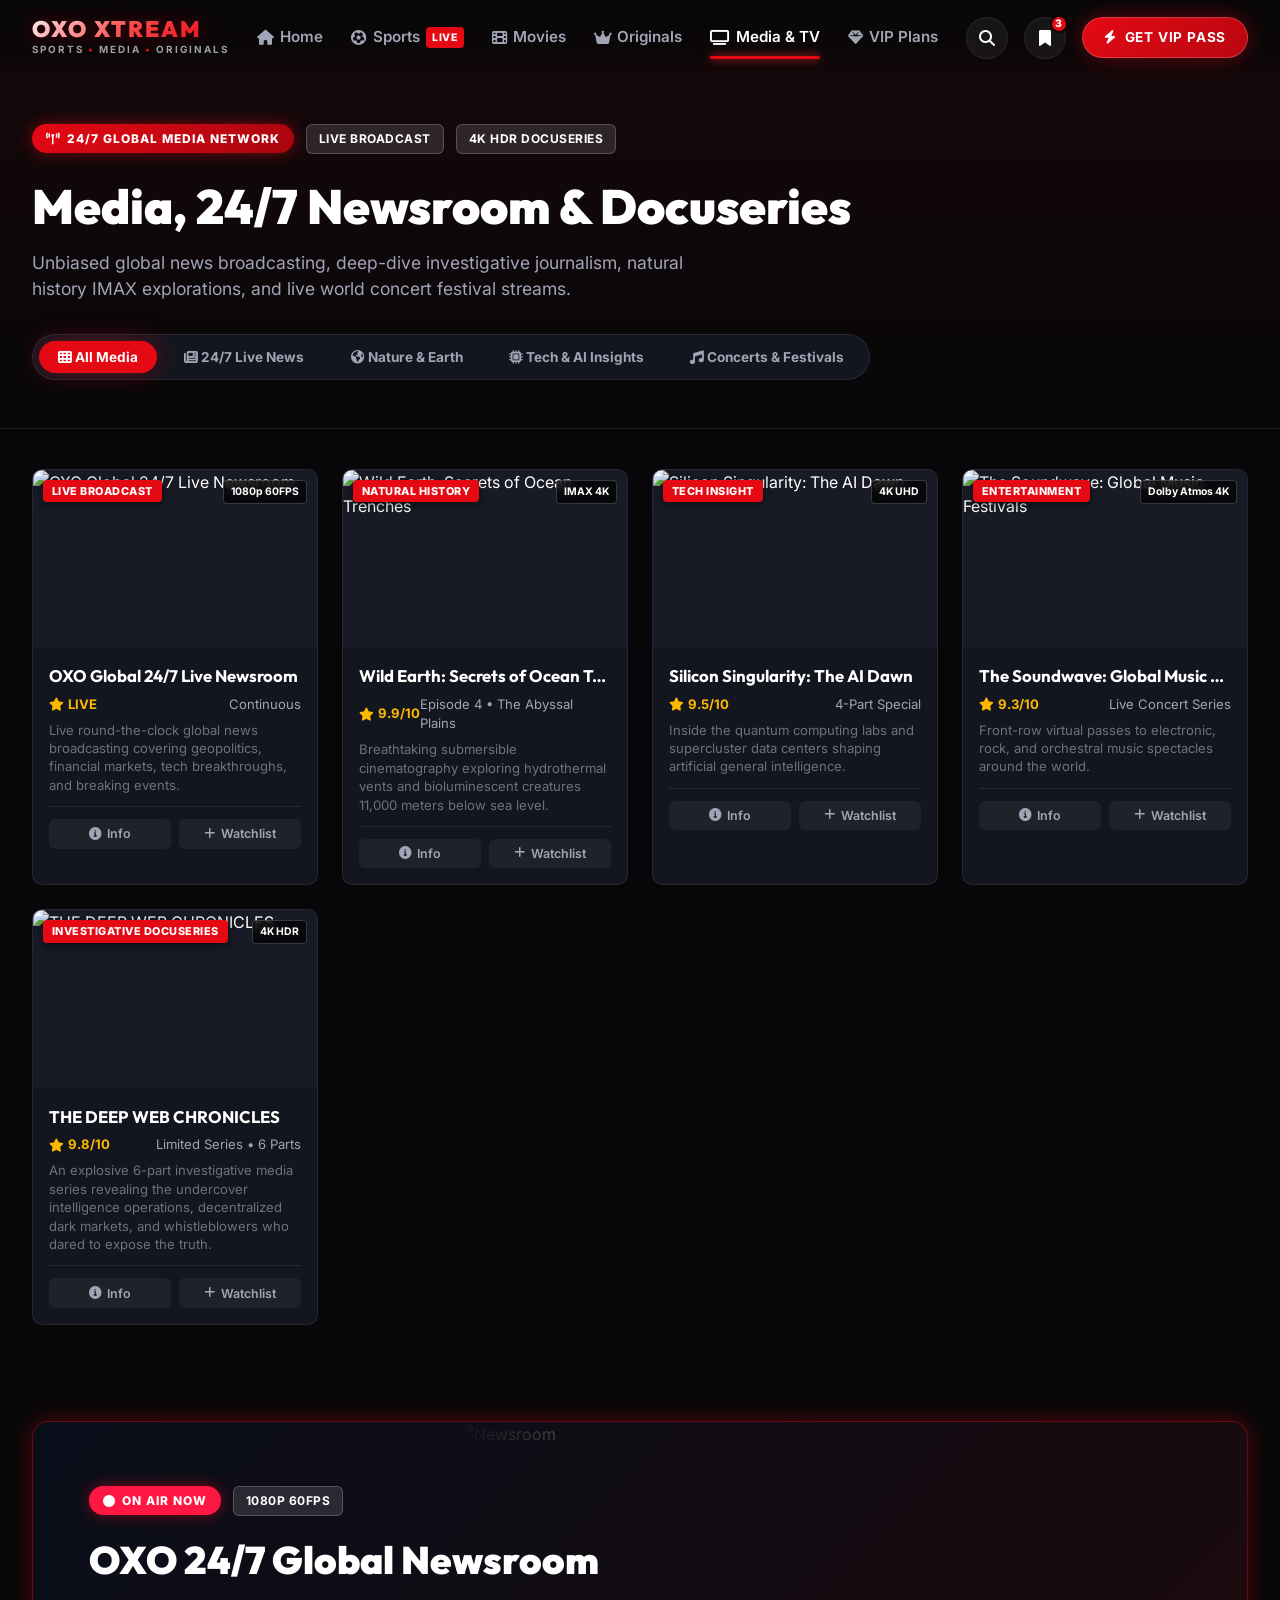
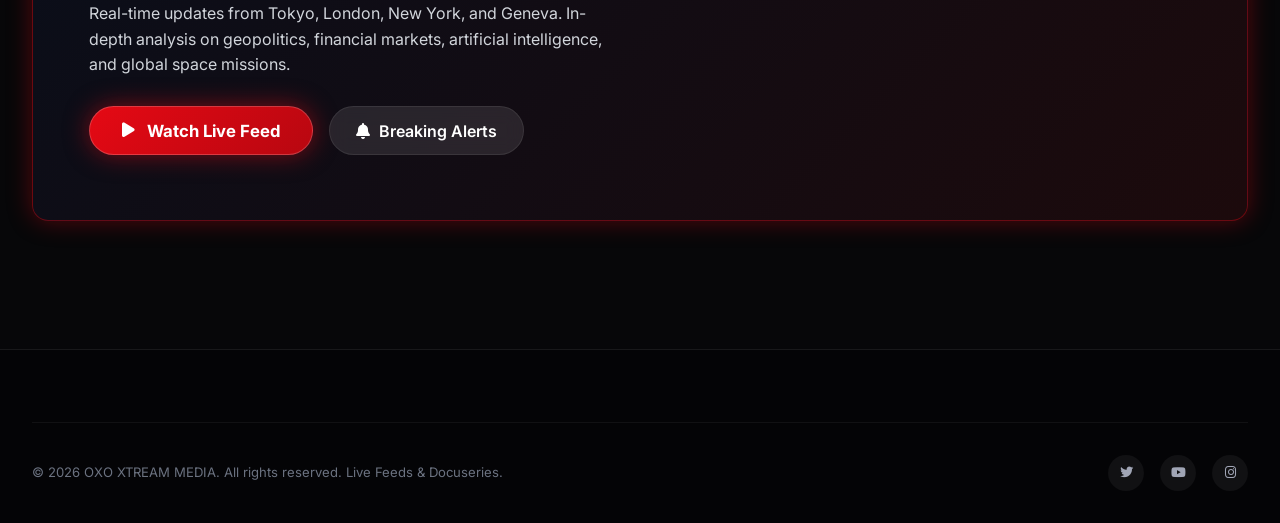
==== commit f3042cea: "chnage" ====
--- a/media.html
+++ b/media.html
@@ -15,7 +15,6 @@
   <nav class="navbar">
     <div class="nav-container">
       <a href="index.html" class="brand-logo">
-        <img src="assets/images/logo.png" alt="OXO XTREAM" class="brand-logo-img">
         <div class="brand-text">
           <span class="brand-name">OXO XTREAM</span>
           <span class="brand-tagline">SPORTS <span>•</span> MEDIA <span>•</span> ORIGINALS</span>
--- a/css/style.css
+++ b/css/style.css
@@ -154,25 +154,19 @@
 .brand-logo {
   display: flex;
   align-items: center;
-  gap: 0.75rem;
+  gap: 0;
   text-decoration: none;
   position: relative;
   z-index: 10;
-}
-
-.brand-logo-img {
-  width: 48px;
-  height: 48px;
-  object-fit: cover;
-  border-radius: 50%;
-  border: 2px solid var(--oxo-red);
-  box-shadow: 0 0 15px rgba(229, 9, 20, 0.6);
-  transition: transform var(--transition-fast), box-shadow var(--transition-fast);
-}
-
-.brand-logo:hover .brand-logo-img {
-  transform: scale(1.06);
-  box-shadow: var(--shadow-red-strong);
+  transition: transform var(--transition-fast);
+}
+
+.brand-logo:hover {
+  transform: translateY(-1px);
+}
+
+.brand-logo:hover .brand-name {
+  filter: brightness(1.15) drop-shadow(0 0 12px rgba(229, 9, 20, 0.6));
 }
 
 .brand-text {
@@ -625,6 +619,240 @@
 .hero-arrow-btn:hover {
   background: var(--oxo-red);
   border-color: var(--oxo-red);
+}
+
+/* ==========================================================================
+   HERO CINEMATIC HEADER - PREMIUM DARK GRADIENT
+   ========================================================================== */
+.hero-fullscreen-video {
+  position: relative;
+  width: 100%;
+  height: 100vh;
+  min-height: 100vh;
+  min-height: 100svh;
+  max-height: none;
+  overflow: hidden;
+  display: flex;
+  align-items: center;
+  background-color: #070709;
+  background: 
+    radial-gradient(ellipse 90% 70% at 18% 38%, rgba(255, 34, 87, 0.07) 0%, transparent 60%),
+    radial-gradient(ellipse 70% 60% at 85% 65%, rgba(60, 25, 95, 0.12) 0%, transparent 55%),
+    radial-gradient(circle at 50% 15%, rgba(255, 255, 255, 0.025) 0%, transparent 60%),
+    linear-gradient(180deg, rgba(8, 9, 13, 0.95) 0%, rgba(13, 14, 20, 0.98) 45%, #070709 100%);
+  padding: 0;
+  margin: 0;
+}
+
+/* Ambient Subtle Gradient Layers */
+.hero-ambient-glow {
+  position: absolute;
+  top: 0;
+  left: 0;
+  width: 100%;
+  height: 100%;
+  pointer-events: none;
+  z-index: 1;
+  background: 
+    radial-gradient(circle at 15% 50%, rgba(255, 34, 87, 0.05) 0%, transparent 45%),
+    radial-gradient(circle at 85% 25%, rgba(45, 20, 80, 0.10) 0%, transparent 40%),
+    linear-gradient(to top, var(--bg-primary) 0%, transparent 35%);
+}
+
+.hero-fullscreen-video .hero-content {
+  position: relative;
+  z-index: 5;
+  max-width: 860px;
+  padding: 0 4rem;
+  margin-left: max(0px, calc((100vw - 1600px) / 2));
+  padding-top: var(--nav-height);
+}
+
+.hero-fullscreen-video .hero-title {
+  font-family: var(--font-heading);
+  font-size: clamp(2.6rem, 5.5vw, 4.6rem);
+  font-weight: 900;
+  line-height: 1.05;
+  letter-spacing: -0.5px;
+  margin-bottom: 0.85rem;
+  text-transform: uppercase;
+  color: #ffffff;
+  text-shadow: 0 4px 30px rgba(0, 0, 0, 0.8);
+}
+
+.text-accent-red {
+  color: var(--oxo-red);
+  background: linear-gradient(135deg, #ff2a34 0%, var(--oxo-red) 50%, #b80710 100%);
+  -webkit-background-clip: text;
+  -webkit-text-fill-color: transparent;
+  display: inline-block;
+}
+
+.hero-fullscreen-video .hero-tagline {
+  font-size: 1.05rem;
+  font-weight: 700;
+  letter-spacing: 2px;
+  color: #ff3b47;
+  margin-bottom: 1rem;
+  text-transform: uppercase;
+  text-shadow: 0 2px 10px rgba(0, 0, 0, 0.8);
+}
+
+.hero-fullscreen-video .hero-tagline span {
+  color: var(--text-muted);
+  margin: 0 6px;
+}
+
+.hero-fullscreen-video .hero-desc {
+  font-size: 1.05rem;
+  color: #e2e4ea;
+  line-height: 1.65;
+  margin-bottom: 2rem;
+  max-width: 680px;
+  text-shadow: 0 2px 15px rgba(0, 0, 0, 0.9);
+}
+
+/* Stats Row & Sound Toggle */
+.hero-stats-row {
+  display: flex;
+  align-items: center;
+  gap: 1.5rem;
+  margin-top: 2.2rem;
+  padding-top: 1.5rem;
+  border-top: 1px solid rgba(255, 255, 255, 0.12);
+  flex-wrap: wrap;
+}
+
+.hero-stat-item {
+  display: flex;
+  flex-direction: column;
+}
+
+.hero-stat-num {
+  font-family: var(--font-heading);
+  font-size: 1.4rem;
+  font-weight: 800;
+  color: #ffffff;
+  letter-spacing: 0.5px;
+}
+
+.hero-stat-lbl {
+  font-size: 0.75rem;
+  color: var(--text-muted);
+  text-transform: uppercase;
+  letter-spacing: 1px;
+}
+
+.hero-stat-divider {
+  width: 1px;
+  height: 28px;
+  background: rgba(255, 255, 255, 0.15);
+}
+
+.hero-sound-btn {
+  background: rgba(255, 255, 255, 0.1);
+  backdrop-filter: blur(10px);
+  -webkit-backdrop-filter: blur(10px);
+  border: 1px solid rgba(255, 255, 255, 0.2);
+  color: #ffffff;
+  padding: 0.45rem 1rem;
+  border-radius: var(--radius-full);
+  font-size: 0.8rem;
+  font-weight: 600;
+  letter-spacing: 0.5px;
+  cursor: pointer;
+  display: inline-flex;
+  align-items: center;
+  gap: 0.5rem;
+  transition: all var(--transition-fast);
+}
+
+.hero-sound-btn:hover {
+  background: rgba(229, 9, 20, 0.8);
+  border-color: rgba(255, 30, 39, 0.8);
+  box-shadow: 0 0 15px rgba(229, 9, 20, 0.5);
+  transform: translateY(-1px);
+}
+
+/* Scroll Prompt */
+.hero-scroll-prompt {
+  position: absolute;
+  bottom: 2.2rem;
+  right: 3rem;
+  z-index: 5;
+  display: flex;
+  align-items: center;
+  gap: 0.6rem;
+  color: rgba(255, 255, 255, 0.7);
+  font-size: 0.75rem;
+  font-weight: 700;
+  letter-spacing: 2px;
+  text-transform: uppercase;
+  text-decoration: none;
+  transition: all var(--transition-fast);
+}
+
+.hero-scroll-prompt i {
+  animation: bounceDown 1.8s infinite;
+  color: var(--oxo-red);
+}
+
+.hero-scroll-prompt:hover {
+  color: #ffffff;
+}
+
+@keyframes bounceDown {
+  0%, 20%, 50%, 80%, 100% { transform: translateY(0); }
+  40% { transform: translateY(6px); }
+  60% { transform: translateY(3px); }
+}
+
+@media (max-width: 992px) {
+  .hero-fullscreen-video {
+    min-height: 90vh;
+  }
+  .hero-fullscreen-video .hero-content {
+    padding: 0 2rem;
+    margin-left: 0;
+  }
+  .hero-scroll-prompt {
+    display: none;
+  }
+}
+
+@media (max-width: 600px) {
+  .hero-fullscreen-video {
+    min-height: 100svh;
+    align-items: flex-end;
+    padding-bottom: 3.5rem;
+  }
+  .hero-fullscreen-video .hero-content {
+    padding: 0 1.25rem;
+    padding-top: calc(var(--nav-height) + 1rem);
+  }
+  .hero-fullscreen-video .hero-title {
+    font-size: 2.3rem;
+  }
+  .hero-fullscreen-video .hero-tagline {
+    font-size: 0.85rem;
+    letter-spacing: 1px;
+  }
+  .hero-fullscreen-video .hero-desc {
+    font-size: 0.9rem;
+    -webkit-line-clamp: 3;
+    margin-bottom: 1.25rem;
+  }
+  .hero-stats-row {
+    gap: 1rem;
+    margin-top: 1.5rem;
+    padding-top: 1rem;
+  }
+  .hero-stat-num {
+    font-size: 1.15rem;
+  }
+  .hero-stat-lbl {
+    font-size: 0.65rem;
+  }
 }
 
 /* ==========================================================================
